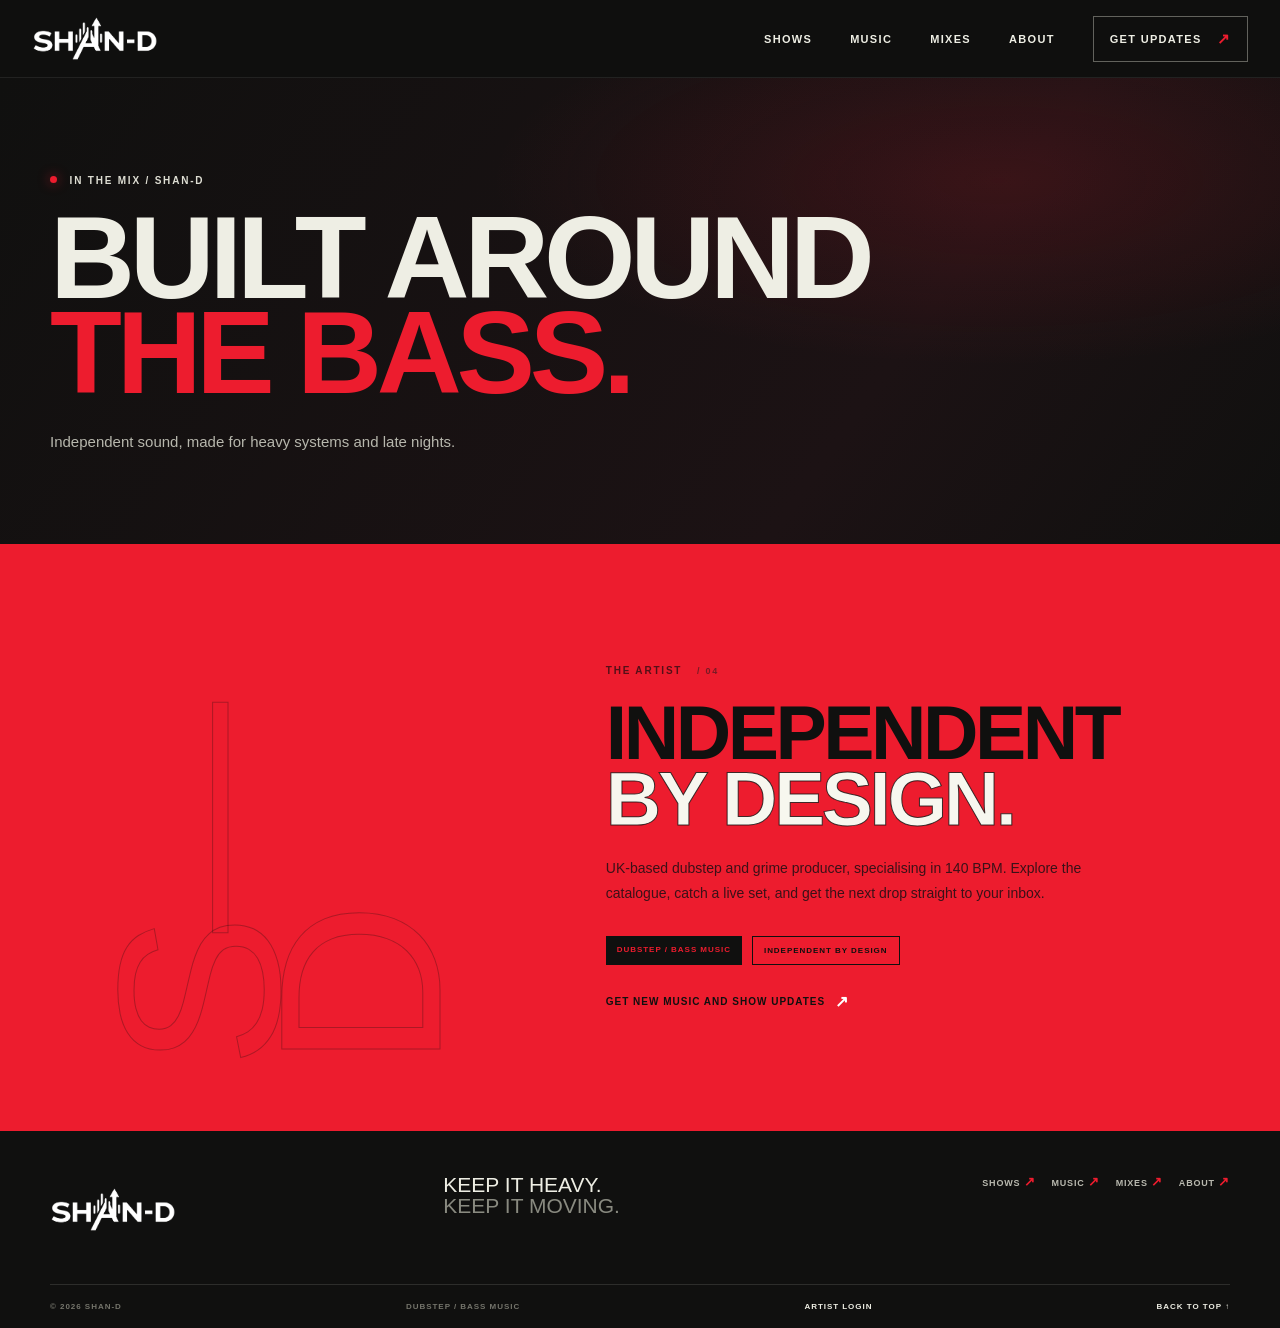
==== about/index.html @ 1dfdf64c "Give Shows Music and About their own pages" ====
<!doctype html>
<html lang="en">
<head>
  <meta charset="utf-8">
  <meta name="viewport" content="width=device-width, initial-scale=1">
  <meta name="theme-color" content="#10100f">
  <meta name="description" content="Learn more about Shan-D, UK-based dubstep and grime producer.">
  <title>About — SHAN-D</title>
  <link rel="stylesheet" href="../assets/style.css">
  <script src="../site-content.js" defer></script>
  <script src="../assets/main.js" defer></script>
</head>
<body class="about-page">
  <a class="skip-link" href="#main">Skip to content</a>
  <header class="site-header">
    <div class="header-inner">
      <a class="wordmark" href="../index.html#top" aria-label="Shan-D home"><img class="wordmark__image" src="../assets/shan-d-logo.png" alt="Shan-D"></a>
      <button class="menu-toggle" type="button" aria-expanded="false" aria-controls="primary-nav"><span class="sr-only">Open navigation</span><span></span><span></span></button>
      <nav class="main-nav" id="primary-nav" aria-label="Main navigation">
        <a href="../shows/">Shows</a><a href="../music/">Music</a><a href="../mixes/">Mixes</a><a href="./" aria-current="page">About</a><a class="nav-cta" href="../index.html#newsletter">Get updates <span aria-hidden="true">↗</span></a>
      </nav>
    </div>
  </header>
  <main id="main">
    <section class="page-hero" id="top" aria-labelledby="page-title">
      <div class="section-wrap">
        <p class="eyebrow"><span class="status-dot"></span> IN THE MIX / SHAN-D</p>
        <h1 id="page-title">Built around<br><em>the bass.</em></h1>
        <p class="page-hero__copy">Independent sound, made for heavy systems and late nights.</p>
      </div>
    </section>
    <section class="section section--about" aria-labelledby="about-title">
      <div class="section-wrap about-layout">
        <div class="about-number" aria-hidden="true">S—D</div>
        <div class="about-content">
          <p class="eyebrow eyebrow--dark">THE ARTIST <span class="heading-mark">/ 04</span></p>
          <h2 id="about-title">Independent<br><em>by design.</em></h2>
          <p class="about-copy" id="about-copy"></p>
          <div class="about-bottom"><span class="about-tag">DUBSTEP / BASS MUSIC</span><span class="about-tag about-tag--outline">INDEPENDENT BY DESIGN</span></div>
          <a class="about-contact" href="../index.html#newsletter">Get new music and show updates <span aria-hidden="true">↗</span></a>
        </div>
      </div>
    </section>
  </main>
  <footer class="site-footer">
    <div class="section-wrap footer-top">
      <a class="wordmark wordmark--footer" href="../index.html#top" aria-label="Shan-D home"><img class="wordmark__image" src="../assets/shan-d-logo.png" alt="Shan-D"></a>
      <p>Keep it heavy.<br><span>Keep it moving.</span></p>
      <div class="footer-utility">
        <nav class="footer-socials footer-pages" aria-label="Website pages"><a href="../shows/">Shows <span aria-hidden="true">↗</span></a><a href="../music/">Music <span aria-hidden="true">↗</span></a><a href="../mixes/">Mixes <span aria-hidden="true">↗</span></a><a href="./" aria-current="page">About <span aria-hidden="true">↗</span></a></nav>
        <div class="footer-socials footer-socials--artist" id="footer-socials" aria-label="Social links"></div>
      </div>
    </div>
    <div class="section-wrap footer-bottom"><span>© <span id="year"></span> SHAN-D</span><span>DUBSTEP / BASS MUSIC</span><a href="../admin/">ARTIST LOGIN</a><a href="#top">BACK TO TOP ↑</a></div>
  </footer>
</body>
</html>
---- assets/style.css ----
@charset "UTF-8";
:root {
  --ink: #10100f; --ink-soft: #1b1c19; --cream: #eeeee4; --paper: #f7f7ef;
  --accent: #ed1c2e; --muted: #9b9b91; --line: rgba(238,238,228,.19);
  --display: Impact, Haettenschweiler, "Arial Narrow Bold", sans-serif;
  --body: Arial, Helvetica, sans-serif;
}
* { box-sizing: border-box; }
html { scroll-behavior: smooth; scroll-padding-top: 5.25rem; }
body { margin: 0; background: var(--ink); color: var(--cream); font-family: var(--body); -webkit-font-smoothing: antialiased; }
body.menu-open { overflow: hidden; }
a { color: inherit; text-decoration: none; }
button, input { font: inherit; }
button, a { -webkit-tap-highlight-color: transparent; }
button:focus-visible, a:focus-visible, input:focus-visible { outline: 2px solid var(--accent); outline-offset: 4px; }
::selection { color: var(--ink); background: var(--accent); }
.sr-only, .skip-link:not(:focus) { position: absolute; width: 1px; height: 1px; padding: 0; margin: -1px; overflow: hidden; clip: rect(0,0,0,0); white-space: nowrap; border: 0; }
.skip-link:focus { position: fixed; z-index: 100; top: 1rem; left: 1rem; padding: .8rem 1rem; color: var(--ink); background: var(--accent); }
.section-wrap { width: min(1180px, calc(100% - 64px)); margin-inline: auto; }
.site-header { position: sticky; z-index: 20; top: 0; height: 78px; background: rgba(16,16,15,.89); border-bottom: 1px solid rgba(255,255,255,.08); backdrop-filter: blur(15px); }
.header-inner { width: min(1320px, calc(100% - 64px)); height: 100%; margin: auto; display: flex; align-items: center; justify-content: space-between; }
.wordmark { display: inline-flex; align-items: center; gap: 10px; font-size: 14px; font-weight: 900; letter-spacing: .1em; }
.wordmark__image { display: block; width: 126px; height: 63px; object-fit: contain; }
.wordmark__glyph { display: grid; place-items: center; width: 30px; height: 30px; border: 1px solid var(--accent); color: var(--accent); font-family: var(--display); font-size: 23px; font-style: italic; line-height: 1; transform: skew(-8deg); }
.wordmark__dash { color: var(--accent); padding-inline: 1px; }
.main-nav { display: flex; align-items: center; gap: 38px; font-size: 11px; font-weight: 700; letter-spacing: .12em; text-transform: uppercase; }
.main-nav a, .footer-socials a { transition: color .2s ease; }
.main-nav a:hover, .footer-socials a:hover { color: var(--accent); }
.main-nav .nav-cta { display: inline-flex; align-items: center; gap: 15px; padding: 13px 16px; border: 1px solid rgba(238,238,228,.37); }
.nav-cta span { color: var(--accent); font-size: 15px; }
.menu-toggle { display: none; }

.hero { min-height: 650px; padding-block: 86px 75px; position: relative; display: grid; grid-template-columns: 1.06fr .94fr; align-items: center; gap: 4%; }
.hero-copy { position: relative; z-index: 2; padding-bottom: 22px; }
.eyebrow { margin: 0 0 22px; color: #deded3; font-size: 10px; line-height: 1.4; font-weight: 800; letter-spacing: .18em; text-transform: uppercase; }
.status-dot { display: inline-block; width: 7px; height: 7px; margin: 0 8px 1px 0; border-radius: 50%; background: var(--accent); box-shadow: 0 0 12px rgba(237,28,46,.65); }
.hero h1, .section h2, .newsletter h2 { margin: 0; font-family: var(--display); font-size: clamp(4.7rem,9.2vw,8.8rem); line-height: .79; letter-spacing: -.045em; font-weight: 900; text-transform: uppercase; }
.hero h1 em, .section h2 em, .newsletter h2 em { color: var(--accent); font-style: normal; }
.hero-intro { max-width: 350px; margin: 30px 0 28px; color: #b7b7ad; font-size: 16px; line-height: 1.65; }
.hero-actions { display: flex; align-items: center; flex-wrap: wrap; gap: 24px; }
.button { display: inline-flex; align-items: center; justify-content: space-between; gap: 30px; min-height: 52px; padding: 0 18px; font-size: 10px; font-weight: 900; letter-spacing: .12em; text-transform: uppercase; transition: background .2s,color .2s,transform .2s; }
.button:hover { transform: translateY(-2px); }
.button--accent { color: var(--ink); background: var(--accent); }
.button--accent:hover { background: #ff727b; }
.button--accent span { font-size: 17px; }
.text-link { display: inline-flex; align-items: center; gap: 12px; padding-block: 10px; color: var(--cream); font-size: 10px; font-weight: 800; letter-spacing: .13em; text-transform: uppercase; }
.text-link span { color: var(--accent); font-size: 15px; transition: transform .2s; }
.text-link:hover span { transform: translate(3px,3px); }
.hero-caption { display: flex; align-items: center; gap: 14px; margin-top: 76px; color: #74746c; font-size: 8px; font-weight: 800; letter-spacing: .16em; }
.caption-rule { width: 45px; height: 1px; background: var(--accent); }
.hero-art { min-height: 440px; width: 100%; position: relative; isolation: isolate; overflow: hidden; background: radial-gradient(ellipse at 50% 42%,#2a191b 0,#191416 42%,#100c0d 74%); border: 1px solid rgba(238,238,228,.14); }
.hero-art::before { position: absolute; z-index: -1; inset: 0; content: ""; background: linear-gradient(135deg,transparent 40%,rgba(237,28,46,.07) 40.2%,transparent 40.6%),linear-gradient(45deg,transparent 59%,rgba(238,238,228,.09) 59.2%,transparent 59.5%); }
.hero-art__grain { position: absolute; inset: 0; z-index: 2; pointer-events: none; opacity: .12; background-image: url("data:image/svg+xml,%3Csvg viewBox='0 0 180 180' xmlns='http://www.w3.org/2000/svg'%3E%3Cfilter id='n'%3E%3CfeTurbulence type='fractalNoise' baseFrequency='.82' numOctaves='3' stitchTiles='stitch'/%3E%3C/filter%3E%3Crect width='100%25' height='100%25' filter='url(%23n)' opacity='.25'/%3E%3C/svg%3E"); mix-blend-mode: screen; }
.hero-art__disc { position: absolute; top: 50%; left: 52%; width: min(76%,380px); aspect-ratio: 1; border-radius: 50%; transform: translate(-50%,-50%); background: repeating-radial-gradient(circle at center,transparent 0 18px,rgba(238,238,228,.12) 19px,transparent 20px 28px),radial-gradient(circle at 50% 50%,#251719 0 15%,#ee3042 15.2% 16%,#241417 16.2% 44%,#1a1113 44.2% 45%,#241518 45.3% 68%,#100c0d 68.3%); box-shadow: 0 0 60px rgba(0,0,0,.5),inset 0 0 35px rgba(0,0,0,.6); }
.hero-art__disc::after { position: absolute; top: 50%; left: 50%; width: 12px; height: 12px; content: ""; border-radius: 50%; background: var(--accent); transform: translate(-50%,-50%); box-shadow: 0 0 18px var(--accent); }
.hero-art__disc-center { position: absolute; inset: 46%; border: 1px solid rgba(238,238,228,.3); border-radius: 50%; }
.hero-art__orbit { position: absolute; top: 50%; left: 52%; z-index: -1; aspect-ratio: 1; border: 1px solid rgba(237,28,46,.2); border-radius: 50%; transform: translate(-50%,-50%); }
.hero-art__orbit--one { width: 98%; }
.hero-art__orbit--two { width: 112%; border-color: rgba(238,238,228,.1); }
.hero-wave { position: absolute; z-index: 3; inset: 40% 0 auto; width: 100%; height: 110px; overflow: visible; }
.hero-wave path { fill: none; stroke: var(--accent); stroke-width: 2; vector-effect: non-scaling-stroke; filter: drop-shadow(0 0 8px rgba(237,28,46,.65)); animation: wave-drift 5s ease-in-out infinite alternate; }
.hero-sticker { position: absolute; z-index: 4; display: grid; place-content: center; width: 83px; height: 83px; border-radius: 50%; background: var(--accent); color: var(--ink); font-family: var(--display); font-size: 18px; line-height: .85; text-align: center; transform: rotate(-12deg); }
.hero-sticker--top { top: 12%; right: 12%; }
.hero-sticker--bottom { bottom: 8%; left: 10%; width: 90px; height: 90px; color: var(--cream); background: var(--ink); border: 1px solid var(--accent); transform: rotate(8deg); }
.hero-sticker--bottom span { margin-top: 6px; color: var(--accent); font: 700 7px var(--body); letter-spacing: .12em; }
.art-cross { position: absolute; color: var(--accent); font-size: 24px; font-weight: 200; }
.art-cross--one { top: 20%; left: 11%; }
.art-cross--two { right: 16%; bottom: 20%; color: var(--cream); }
.hero-index { position: absolute; right: -31px; bottom: 46px; display: flex; align-items: center; gap: 7px; color: #77776e; font-size: 8px; font-weight: 800; letter-spacing: .08em; writing-mode: vertical-rl; }
.hero-index i { width: 1px; height: 48px; background: var(--accent); }
@keyframes wave-drift { from { transform: translateY(-5px) scaleY(.94); } to { transform: translateY(5px) scaleY(1.04); } }

.home-explore { color: var(--ink); background: var(--paper); }
.home-explore h2 em { color: #d51e31; }
.home-link-grid { display: grid; grid-template-columns: repeat(4,1fr); gap: 14px; }
.home-link-card { min-height: 220px; display: flex; flex-direction: column; align-items: flex-start; justify-content: space-between; padding: 22px; background: #fff; border-top: 4px solid var(--accent); box-shadow: 0 14px 38px rgba(17,20,8,.06); transition: transform .25s ease,box-shadow .25s ease; }
.home-link-card:hover { transform: translateY(-5px); box-shadow: 0 18px 42px rgba(20,0,2,.12); }
.home-link-card > span { color: #77786e; font-size: 9px; font-weight: 900; letter-spacing: .14em; }
.home-link-card h3 { margin: 26px 0; font-family: var(--display); font-size: clamp(1.4rem,2.2vw,2rem); line-height: .95; text-transform: uppercase; }
.home-link-card b { width: 100%; display: flex; align-items: center; justify-content: space-between; padding-top: 12px; color: #51524b; border-top: 1px solid #deded6; font-size: 8px; letter-spacing: .12em; }
.home-link-card i { color: #c8182b; font-size: 15px; font-style: normal; }

.page-hero { padding-block: 96px 78px; background: radial-gradient(ellipse at 78% 22%,rgba(237,28,46,.14),transparent 36%),linear-gradient(125deg,#10100f,#1c1214 68%,#10100f); }
.page-hero h1 { margin: 0; font-family: var(--display); font-size: clamp(4.7rem,9.2vw,8rem); line-height: .81; letter-spacing: -.045em; text-transform: uppercase; }
.page-hero h1 em { color: var(--accent); font-style: normal; }
.page-hero__copy { max-width: 470px; margin: 28px 0 12px; color: #b7b7ad; font-size: 15px; line-height: 1.7; }

.ticker { overflow: hidden; padding: 17px 0; color: var(--ink); background: var(--accent); transform: rotate(-1deg) scale(1.02); }
.ticker-track { width: max-content; display: flex; align-items: center; gap: 28px; animation: ticker-slide 30s linear infinite; font-family: var(--display); font-size: 17px; letter-spacing: .06em; white-space: nowrap; }
.ticker-track b { font-family: var(--body); font-size: 12px; }
@keyframes ticker-slide { to { transform: translateX(-30%); } }

.section { padding-block: 116px; }
.section--music { color: var(--ink); background: var(--paper); }
.section-heading { display: flex; align-items: end; justify-content: space-between; gap: 32px; margin-bottom: 54px; }
.eyebrow--dark { color: #5f6057; }
.heading-mark { margin-left: 10px; color: #8b8c82; font-size: 9px; }
.section h2, .newsletter h2 { font-size: clamp(3.8rem,6vw,6rem); line-height: .85; }
.section--music h2 em, .section--about h2 em { color: #d51e31; }
.section-note { max-width: 230px; margin: 0 0 4px; color: #66675f; font-size: 13px; line-height: 1.7; }
.music-grid { display: grid; grid-template-columns: repeat(3,1fr); gap: 20px; }
.release-card { min-width: 0; background: #fff; box-shadow: 0 12px 42px rgba(17,20,8,.06); transition: transform .35s ease,box-shadow .35s ease; }
.release-card:hover { transform: translateY(-6px); box-shadow: 0 18px 46px rgba(20,0,2,.12); }
.release-art { position: relative; display: flex; align-items: end; min-height: 285px; overflow: hidden; isolation: isolate; padding: 18px; color: white; }
.release-art::before, .release-art::after { position: absolute; z-index: -1; inset: 0; content: ""; }
.release-art::before { opacity: .9; background: linear-gradient(140deg,rgba(0,0,0,.12),transparent 44%,rgba(0,0,0,.32)); }
.release-art--acid { background: radial-gradient(circle at 68% 40%,#ff5664 0 4%,transparent 4.5%),repeating-radial-gradient(circle at 68% 40%,transparent 0 18px,rgba(20,24,12,.34) 19px 20px,transparent 21px 30px),linear-gradient(145deg,#bf1223,#21070b 80%); }
.release-art--violet { background: radial-gradient(ellipse at 38% 48%,#ff5263 0 1%,transparent 1.5%),repeating-linear-gradient(90deg,transparent 0 17px,rgba(255,255,255,.13) 18px 19px),linear-gradient(140deg,#60131b,#130a0c 80%); }
.release-art--orange { background: radial-gradient(circle at 64% 44%,#ff4754 0 13%,transparent 13.3%),repeating-radial-gradient(circle at 64% 44%,transparent 0 22px,rgba(38,17,8,.4) 23px 24px,transparent 25px 35px),linear-gradient(140deg,#b90e1b,#24080c 78%); }
.release-art--blue { background: repeating-linear-gradient(0deg,transparent 0 15px,rgba(255,255,255,.15) 16px 17px),linear-gradient(145deg,#68121c,#1c0c10); }
.release-art--mono { background: repeating-conic-gradient(from 0deg at 50% 50%,#444 0 8deg,#111 8deg 16deg); }
.release-art img { position: absolute; z-index: -2; inset: 0; width: 100%; height: 100%; object-fit: cover; }
.cover-lines { position: absolute; inset: -40% 20% -40% 36%; border-inline: 1px solid rgba(255,255,255,.3); transform: rotate(34deg); }
.cover-lines::before, .cover-lines::after { position: absolute; inset: 0 20%; content: ""; border-inline: inherit; transform: translateX(-30px); }
.cover-lines::after { transform: translateX(30px); }
.cover-orbit { position: absolute; top: 11%; right: 11%; width: 57%; aspect-ratio: 1; border: 1px solid rgba(255,255,255,.35); border-radius: 50%; box-shadow: 0 0 0 13px rgba(255,255,255,.035),0 0 0 27px rgba(255,255,255,.035); }
.cover-index { position: absolute; top: 18px; left: 18px; color: rgba(255,255,255,.8); font-size: 8px; font-weight: 800; letter-spacing: .15em; }
.release-badge { position: absolute; top: 14px; right: 14px; padding: 6px 8px; color: var(--ink); background: var(--accent); font-size: 8px; font-weight: 900; letter-spacing: .1em; }
.release-art__type { max-width: 90%; color: rgba(255,255,255,.8); font-size: 8px; font-weight: 900; letter-spacing: .14em; }
.release-info { padding: 22px 20px 18px; }
.release-info__top { display: flex; align-items: start; justify-content: space-between; gap: 12px; }
.release-type { margin: 0 0 8px; color: #77786e; font-size: 8px; font-weight: 800; letter-spacing: .12em; }
.release-info h3 { max-width: 220px; margin: 0; font-family: var(--display); font-size: 25px; line-height: 1; letter-spacing: .005em; text-transform: uppercase; }
.release-price { padding-top: 1px; color: #62635a; font-size: 10px; font-weight: 800; white-space: nowrap; }
.release-description { min-height: 38px; margin: 13px 0 18px; color: #76776e; font-size: 11px; line-height: 1.6; }
.listen-link { width: 100%; display: flex; align-items: center; justify-content: space-between; margin: 0 0 12px; padding: 0 0 10px; color: #66675f; background: transparent; border: 0; border-bottom: 1px solid #ddd; font-size: 8px; font-weight: 900; letter-spacing: .13em; cursor: pointer; }
.listen-link span { color: var(--accent); font-size: 12px; }
.listen-link:hover { color: var(--accent); }
.bandcamp-preview { margin: 0 0 14px; overflow: hidden; background: var(--ink); border: 1px solid rgba(238,238,228,.14); }
.bandcamp-preview iframe { display: block; width: 100%; height: 145px; border: 0; background: var(--ink); }
.bandcamp-preview[hidden] { display: none; }
.buy-link { width: 100%; display: flex; align-items: center; justify-content: space-between; padding: 12px 0 0; color: var(--ink); background: transparent; border: 0; border-top: 1px solid #ddd; font-size: 9px; font-weight: 900; letter-spacing: .14em; cursor: pointer; }
.buy-link span { color: #c8182b; font-size: 15px; }
.buy-link:hover { color: #a20f1d; }
.buy-link--disabled { color: #99998f; cursor: not-allowed; }
.buy-link--disabled span { color: #99998f; }
.shop-footnote { display: flex; align-items: center; gap: 12px; margin-top: 32px; color: #73746b; font-size: 10px; font-weight: 800; letter-spacing: .1em; text-transform: uppercase; }
.shop-footnote__mark { color: #c8182b; font-size: 18px; }

.section--shows { position: relative; background: #181113; }
.section--shows::before { position: absolute; top: 0; right: 0; width: 47%; height: 100%; content: ""; background: repeating-linear-gradient(135deg,transparent 0 49px,rgba(237,28,46,.03) 50px 51px); mask-image: linear-gradient(90deg,transparent,black); pointer-events: none; }
.section--shows .section-note { color: #aaa99f; }
.shows-layout { position: relative; display: grid; grid-template-columns: .78fr 1.22fr; gap: 9%; }
.shows-intro h2 { margin-bottom: 26px; }
.shows-intro > p:not(.eyebrow) { max-width: 280px; margin: 0 0 23px; color: #aaa99f; font-size: 13px; line-height: 1.7; }
.text-link--light { margin-top: 7px; }
.shows-list { align-self: center; border-top: 1px solid var(--line); }
.show-row { min-height: 105px; display: grid; grid-template-columns: 112px 1fr auto; align-items: center; gap: 18px; padding: 17px 0; border-bottom: 1px solid var(--line); }
.show-date { color: var(--accent); font-size: 10px; font-weight: 900; letter-spacing: .12em; }
.show-details h3 { margin: 0 0 7px; font-family: var(--display); font-size: 23px; line-height: 1; text-transform: uppercase; }
.show-details h3 span { padding-inline: 4px; color: #85867c; font-family: var(--body); font-size: 12px; }
.show-details p { margin: 0; color: #85867c; font-size: 8px; font-weight: 800; letter-spacing: .14em; }
.show-ticket { min-width: 88px; display: inline-flex; align-items: center; justify-content: space-between; gap: 10px; padding: 10px 0; color: var(--cream); font-size: 8px; font-weight: 900; letter-spacing: .12em; }
.show-ticket span { color: var(--accent); font-size: 14px; }
.show-ticket:hover { color: var(--accent); }
.show-ticket--tba { color: #76776f; cursor: default; }
.empty-state { display: grid; align-content: center; }
.empty-state__symbol { color: var(--accent); font-family: var(--display); font-size: 47px; line-height: 1; }
.empty-state--shows { min-height: 190px; padding: 22px 0; }
.empty-state--shows p { max-width: 370px; margin: 9px 0 12px; color: #aaa99f; font-size: 13px; line-height: 1.7; }
.empty-state--shows a { width: max-content; display: flex; gap: 11px; color: var(--accent); font-size: 9px; font-weight: 900; letter-spacing: .1em; text-transform: uppercase; }
.empty-state--music { grid-column: 1/-1; min-height: 190px; padding: 24px; color: #77786f; background: #fff; }
.empty-state--music p { margin: 10px 0 0; font-size: 13px; }

.section--about { padding-block: 120px; color: var(--ink); background: var(--accent); }
.about-layout { display: grid; grid-template-columns: .85fr 1.15fr; gap: 8%; align-items: center; }
.about-number { color: transparent; font-family: var(--display); font-size: clamp(8rem,18vw,17rem); line-height: .7; letter-spacing: -.08em; -webkit-text-stroke: 1px rgba(16,16,15,.29); transform: rotate(-90deg); }
.section--about .eyebrow { color: #541018; }
.section--about .heading-mark { color: #781b25; }
.section--about h2 em { color: #f7f7ef; -webkit-text-stroke: 1px rgba(16,16,15,.8); }
.about-copy { max-width: 540px; margin: 25px 0 30px; color: #3b1118; font-size: 14px; line-height: 1.8; }
.about-bottom { display: flex; flex-wrap: wrap; gap: 10px; }
.about-tag { display: inline-block; padding: 9px 11px; color: var(--accent); background: var(--ink); font-size: 8px; font-weight: 900; letter-spacing: .12em; }
.about-tag--outline { color: var(--ink); background: transparent; border: 1px solid var(--ink); }
.about-contact { display: inline-flex; align-items: center; gap: 10px; margin-top: 27px; color: var(--ink); font-size: 10px; font-weight: 900; letter-spacing: .1em; text-transform: uppercase; }
.about-contact span { color: #fff; font-size: 16px; }
.about-contact:hover { color: #fff; }

.newsletter { position: relative; overflow: hidden; padding-block: 103px 100px; background: #1c1012; }
.newsletter-noise { position: absolute; top: -150px; right: -130px; width: 620px; height: 620px; border: 1px solid rgba(237,28,46,.13); border-radius: 50%; box-shadow: 0 0 0 45px rgba(237,28,46,.025),0 0 0 90px rgba(237,28,46,.025),0 0 0 135px rgba(237,28,46,.02); }
.newsletter-layout { position: relative; display: grid; grid-template-columns: 1fr .8fr; gap: 8%; align-items: end; }
.newsletter h2 { font-size: clamp(3.8rem,6.3vw,6.2rem); }
.newsletter-copy { max-width: 330px; margin: 23px 0 0; color: #b3b4a8; font-size: 13px; line-height: 1.7; }
.newsletter-form { display: flex; min-height: 59px; border-bottom: 1px solid rgba(238,238,228,.55); }
.newsletter-form input { min-width: 0; flex: 1; padding: 0 8px; color: var(--cream); background: transparent; border: 0; outline: 0; font-size: 13px; }
.newsletter-form input::placeholder { color: #9b9c91; }
.newsletter-form button { display: flex; align-items: center; gap: 26px; padding: 0 8px 0 18px; color: var(--accent); background: transparent; border: 0; font-size: 9px; font-weight: 900; letter-spacing: .13em; cursor: pointer; }
.newsletter-form button:hover { color: #ff8a91; }
.newsletter-form button b { font-size: 18px; font-weight: 400; }
.form-note, .form-error { margin: 13px 0 0; color: #96988b; font-size: 10px; line-height: 1.6; }
.form-error { color: var(--accent); }

.site-footer { padding-top: 43px; background: #10100f; }
.footer-top { display: grid; grid-template-columns: 1fr 1fr 1fr; align-items: start; padding-bottom: 43px; }
.wordmark--footer { margin-top: 4px; }
.footer-top > p { margin: 0; color: var(--cream); font-family: var(--display); font-size: 21px; line-height: 1; text-transform: uppercase; }
.footer-top > p span { color: #898a80; }
.footer-utility { display: grid; justify-items: end; gap: 17px; }
.footer-socials { display: flex; justify-content: end; flex-wrap: wrap; gap: 15px; }
.footer-socials a { color: #b9b9af; font-size: 9px; font-weight: 800; letter-spacing: .09em; text-transform: uppercase; }
.footer-socials a span { color: var(--accent); font-size: 13px; }
.footer-bottom { display: flex; justify-content: space-between; gap: 15px; padding-block: 17px; color: #74746b; border-top: 1px solid rgba(238,238,228,.13); font-size: 8px; font-weight: 800; letter-spacing: .12em; }
.footer-bottom a { color: var(--cream); }
.footer-bottom a:hover { color: var(--accent); }
.reveal { opacity: 0; transform: translateY(15px); transition: opacity .6s ease,transform .6s ease; }
.reveal.is-visible { opacity: 1; transform: translateY(0); }
@media (min-width: 1400px) { .hero { min-height: 710px; } }
@media (max-width: 900px) {
  .hero { min-height: auto; grid-template-columns: 1fr .9fr; gap: 3%; padding-block: 75px 68px; }
  .hero h1 { font-size: clamp(4.4rem,10vw,7.1rem); }
  .hero-art { min-height: 390px; }
  .hero-caption { margin-top: 54px; }
  .release-art { min-height: 230px; }
  .shows-layout { gap: 5%; }
  .home-link-grid { grid-template-columns: repeat(2,1fr); }
  .home-link-card { min-height: 200px; }
}
@media (max-width: 700px) {
  html { scroll-padding-top: 4.5rem; }
  .section-wrap, .header-inner { width: min(calc(100% - 40px),520px); }
  .site-header { height: 67px; }
  .menu-toggle { position: relative; z-index: 22; width: 42px; height: 42px; display: grid; place-content: center; gap: 6px; background: transparent; border: 1px solid rgba(238,238,228,.29); cursor: pointer; }
  .menu-toggle span:not(.sr-only) { display: block; width: 17px; height: 1px; background: var(--cream); transition: transform .2s; }
  .menu-toggle[aria-expanded="true"] span:nth-last-child(2) { transform: translateY(3.5px) rotate(45deg); }
  .menu-toggle[aria-expanded="true"] span:last-child { transform: translateY(-3.5px) rotate(-45deg); }
  .main-nav { position: fixed; inset: 0; display: flex; flex-direction: column; align-items: flex-start; justify-content: center; gap: 23px; padding: 25px 10vw; background: rgba(16,16,15,.98); font-family: var(--display); font-size: 38px; letter-spacing: -.02em; opacity: 0; visibility: hidden; transform: translateY(-8px); transition: opacity .2s,transform .2s,visibility .2s; }
  .main-nav.is-open { opacity: 1; visibility: visible; transform: translateY(0); }
  .main-nav .nav-cta { margin-top: 8px; font-family: var(--body); font-size: 10px; letter-spacing: .12em; }
  .hero { grid-template-columns: 1fr; gap: 42px; padding-block: 64px 48px; }
  .hero h1 { font-size: clamp(4.8rem,18vw,7.3rem); }
  .hero-intro { max-width: 300px; margin-top: 24px; font-size: 14px; }
  .hero-caption { margin-top: 40px; }
  .hero-art { min-height: min(95vw,440px); }
  .hero-art__disc { width: 75%; }
  .hero-wave { height: 90px; }
  .hero-index { display: none; }
  .ticker { padding-block: 14px; }
  .ticker-track { gap: 20px; font-size: 14px; }
  .section { padding-block: 78px; }
  .section-heading { align-items: start; flex-direction: column; gap: 19px; margin-bottom: 35px; }
  .section h2, .newsletter h2 { font-size: clamp(3.7rem,14vw,5.5rem); }
  .section-note { max-width: 290px; margin: 0; }
  .music-grid { grid-template-columns: 1fr; gap: 16px; }
  .release-card { display: grid; grid-template-columns: .82fr 1fr; }
  .release-card.is-playing { grid-template-columns: 1fr; }
  .release-art { min-height: 236px; }
  .release-info { display: flex; flex-direction: column; justify-content: center; padding: 17px 14px; }
  .release-info h3 { font-size: 21px; }
  .release-price { font-size: 9px; }
  .release-description { min-height: 0; margin-block: 12px; font-size: 10px; }
  .buy-link { font-size: 8px; }
  .shows-layout { grid-template-columns: 1fr; gap: 42px; }
  .shows-intro h2 { margin-bottom: 19px; }
  .show-row { grid-template-columns: 80px 1fr; gap: 8px 14px; min-height: 96px; }
  .show-ticket { grid-column: 2; justify-self: start; margin-top: -4px; padding-block: 2px; }
  .show-details h3 { font-size: 20px; }
  .section--about { padding-block: 78px; }
  .about-layout { grid-template-columns: 1fr; gap: 12px; }
  .about-number { display: none; }
  .about-copy { margin-block: 20px 25px; font-size: 13px; }
  .about-bottom { gap: 7px; }
  .about-tag { font-size: 7px; }
  .newsletter { padding-block: 76px; }
  .newsletter-layout { grid-template-columns: 1fr; gap: 40px; }
  .newsletter-form { min-height: 54px; }
  .newsletter-form button { gap: 12px; padding-left: 10px; font-size: 8px; }
  .footer-top { grid-template-columns: 1fr 1fr; gap: 28px 18px; }
  .footer-top > p { justify-self: end; font-size: 17px; }
  .footer-socials { grid-column: 1/-1; justify-content: start; }
  .footer-utility { grid-column: 1/-1; justify-items: start; gap: 14px; }
  .footer-utility .footer-pages, .footer-utility .footer-socials--artist { grid-column: auto; justify-content: start; }
  .footer-bottom { flex-wrap: wrap; font-size: 7px; }
}
@media (max-width: 380px) {
  .section-wrap, .header-inner { width: calc(100% - 32px); }
  .release-card { grid-template-columns: .7fr 1fr; }
  .release-art { min-height: 210px; padding: 11px; }
  .release-info { padding-inline: 11px; }
  .release-info h3 { font-size: 18px; }
  .release-type { font-size: 7px; }
  .release-price { font-size: 8px; }
}
@media (prefers-reduced-motion: reduce) {
  *,*::before,*::after { scroll-behavior: auto !important; animation-duration: .01ms !important; animation-iteration-count: 1 !important; transition-duration: .01ms !important; }
  .reveal { opacity: 1; transform: none; }
}

.mixes-hero { padding-block: 96px 78px; background: radial-gradient(ellipse at 78% 22%,rgba(237,28,46,.14),transparent 36%),linear-gradient(125deg,#10100f,#1c1214 68%,#10100f); }
.mixes-hero h1 { margin: 0; font-family: var(--display); font-size: clamp(4.7rem,9.2vw,8rem); line-height: .81; letter-spacing: -.045em; text-transform: uppercase; }
.mixes-hero h1 em { color: var(--accent); font-style: normal; }
.mixes-hero__copy { max-width: 420px; margin: 28px 0 12px; color: #b7b7ad; font-size: 15px; line-height: 1.7; }
.mixes-library { padding-block: 94px 120px; color: var(--ink); background: var(--paper); }
.mixes-library .section-heading { margin-bottom: 48px; }
.mixes-library h2 { margin: 0; font-family: var(--display); font-size: clamp(3.8rem,6vw,6rem); line-height: .85; letter-spacing: -.035em; text-transform: uppercase; }
.mixes-library h2 em { color: #d51e31; font-style: normal; }
.mixes-grid { display: grid; grid-template-columns: repeat(auto-fit,minmax(min(100%,420px),1fr)); gap: 22px; }
.mix-card { min-width: 0; padding: 24px; color: var(--ink); background: #fff; border-top: 4px solid var(--accent); box-shadow: 0 18px 40px rgba(0,0,0,.08); }
.mix-card__eyebrow { margin: 0 0 11px; color: #8f1220; font-size: 9px; font-weight: 900; letter-spacing: .15em; text-transform: uppercase; }
.mix-card h3 { margin: 0; font-family: var(--display); font-size: clamp(1.7rem,3vw,2.4rem); line-height: .96; text-transform: uppercase; }
.mix-card__note { margin: 13px 0 20px; color: #65665e; font-size: 13px; line-height: 1.65; }
.mix-card__player { display: block; width: 100%; height: 166px; border: 0; background: #f7f7ef; }
.mix-card__link { display: flex; align-items: center; justify-content: space-between; gap: 12px; margin-top: 13px; padding-top: 12px; color: #20201d; border-top: 1px solid #deded6; font-size: 9px; font-weight: 900; letter-spacing: .14em; }
.mix-card__link span { color: #c8182b; font-size: 15px; }
.mix-card__link:hover { color: #a20f1d; }
.mix-empty { min-height: 190px; display: grid; align-content: center; padding: 26px; background: #fff; border: 1px solid #d8d8cf; }
.mix-empty__mark { color: #c8182b; font-family: var(--display); font-size: 42px; line-height: 1; }
.mix-empty h3 { margin: 10px 0 0; font-family: var(--display); font-size: 25px; text-transform: uppercase; }
.mix-empty p { margin: 8px 0 0; color: #65665e; font-size: 13px; line-height: 1.6; }
.footer-pages { gap: 16px; }
@media (max-width: 700px) {
  .page-hero { padding-block: 72px 58px; }
  .page-hero h1 { font-size: clamp(4.3rem,18vw,7rem); }
  .page-hero__copy { max-width: 330px; margin-top: 24px; font-size: 14px; }
  .home-link-card { min-height: 180px; padding: 17px; }
  .home-link-card h3 { font-size: clamp(1.4rem,6vw,1.8rem); }
  .mixes-hero { padding-block: 72px 58px; }
  .mixes-hero h1 { font-size: clamp(4.3rem,18vw,7rem); }
  .mixes-library { padding-block: 76px; }
  .mixes-library .section-heading { margin-bottom: 34px; }
  .mixes-library h2 { font-size: clamp(3.5rem,14vw,5.2rem); }
  .mix-card { padding: 18px; }
  .mix-card__player { height: 166px; }
  .footer-pages { grid-column: 1/-1; justify-content: start; }
}
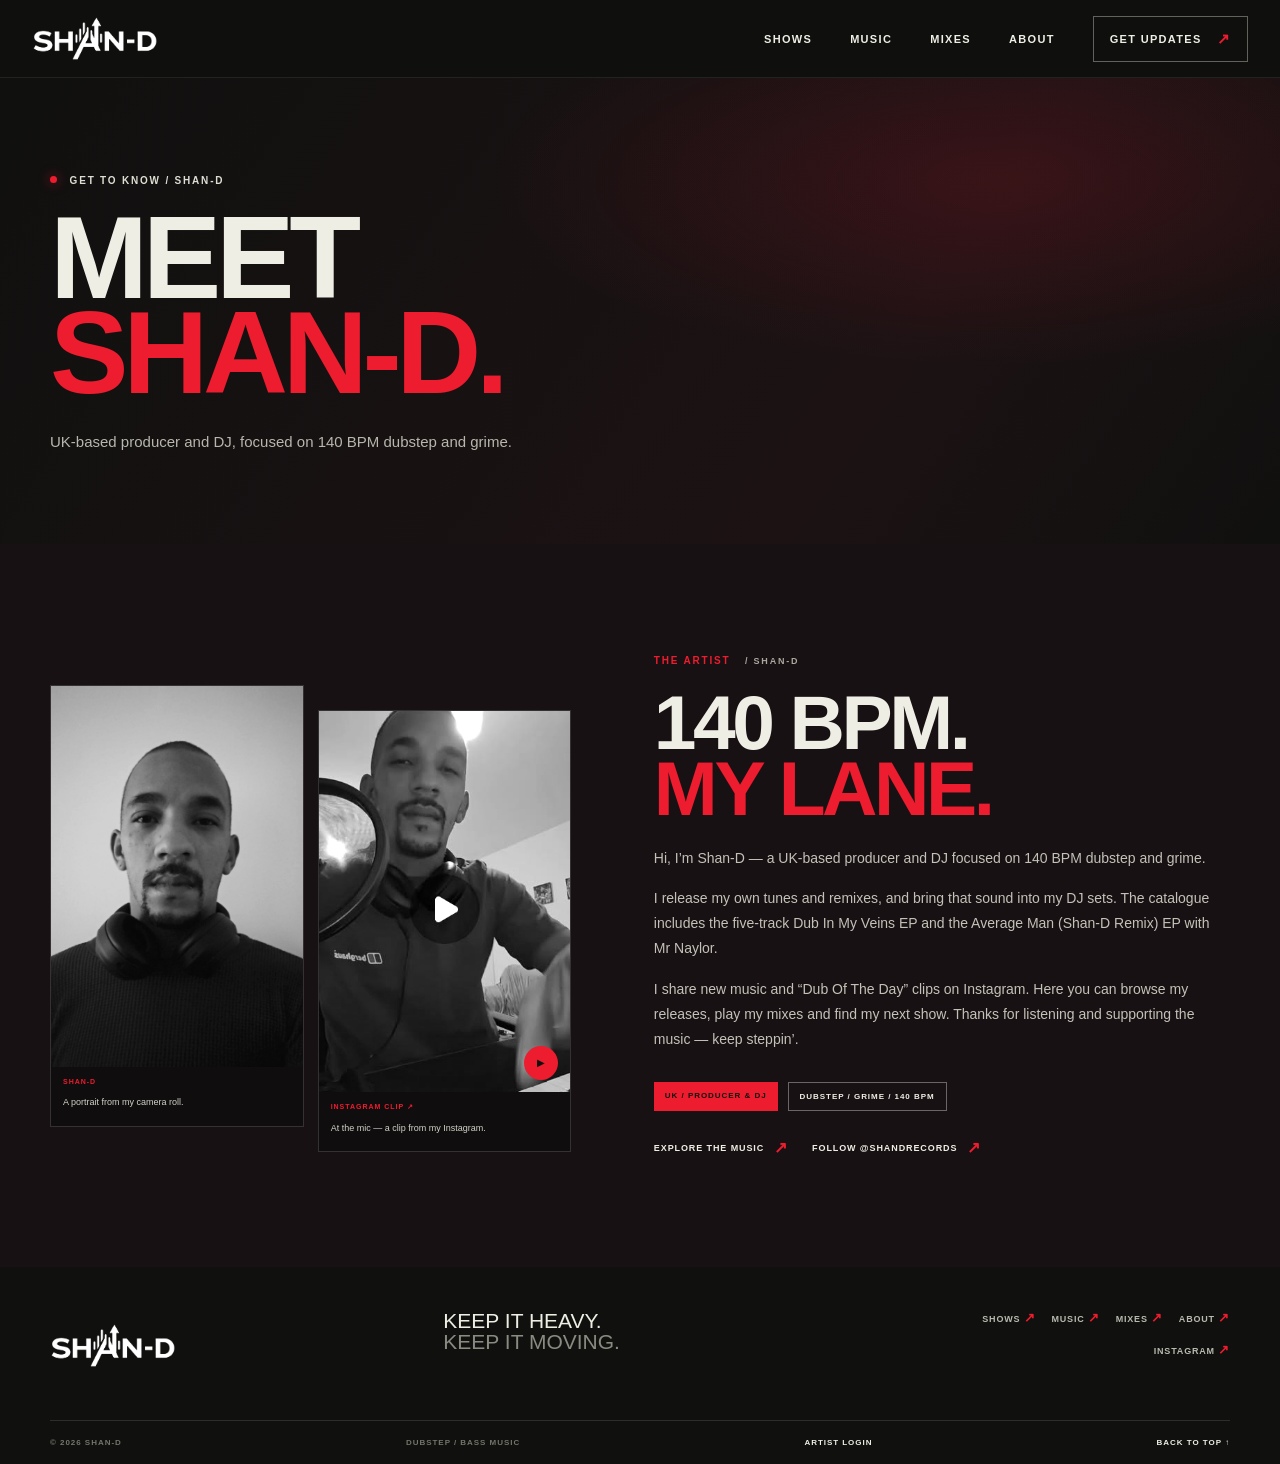
==== commit 83a256c4: "Personalize Shan-D artist page" ====
--- a/about/index.html
+++ b/about/index.html
@@ -4,7 +4,7 @@
   <meta charset="utf-8">
   <meta name="viewport" content="width=device-width, initial-scale=1">
   <meta name="theme-color" content="#10100f">
-  <meta name="description" content="Learn more about Shan-D, UK-based dubstep and grime producer.">
+  <meta name="description" content="Meet Shan-D: UK-based producer and DJ specialising in 140 BPM dubstep and grime.">
   <title>About — SHAN-D</title>
   <link rel="stylesheet" href="../assets/style.css">
   <script src="../site-content.js" defer></script>
@@ -24,20 +24,23 @@
   <main id="main">
     <section class="page-hero" id="top" aria-labelledby="page-title">
       <div class="section-wrap">
-        <p class="eyebrow"><span class="status-dot"></span> IN THE MIX / SHAN-D</p>
-        <h1 id="page-title">Built around<br><em>the bass.</em></h1>
-        <p class="page-hero__copy">Independent sound, made for heavy systems and late nights.</p>
+        <p class="eyebrow"><span class="status-dot"></span> GET TO KNOW / SHAN-D</p>
+        <h1 id="page-title">MEET<br><em>SHAN-D.</em></h1>
+        <p class="page-hero__copy">UK-based producer and DJ, focused on 140 BPM dubstep and grime.</p>
       </div>
     </section>
     <section class="section section--about" aria-labelledby="about-title">
       <div class="section-wrap about-layout">
-        <div class="about-number" aria-hidden="true">S—D</div>
+        <div class="about-gallery" id="about-gallery" aria-label="Photos of Shan-D"></div>
         <div class="about-content">
-          <p class="eyebrow eyebrow--dark">THE ARTIST <span class="heading-mark">/ 04</span></p>
-          <h2 id="about-title">Independent<br><em>by design.</em></h2>
-          <p class="about-copy" id="about-copy"></p>
-          <div class="about-bottom"><span class="about-tag">DUBSTEP / BASS MUSIC</span><span class="about-tag about-tag--outline">INDEPENDENT BY DESIGN</span></div>
-          <a class="about-contact" href="../index.html#newsletter">Get new music and show updates <span aria-hidden="true">↗</span></a>
+          <p class="eyebrow">THE ARTIST <span class="heading-mark">/ SHAN-D</span></p>
+          <h2 id="about-title">140 BPM.<br><em>My lane.</em></h2>
+          <div class="about-copy" id="about-copy"></div>
+          <div class="about-bottom"><span class="about-tag">UK / PRODUCER &amp; DJ</span><span class="about-tag about-tag--outline">DUBSTEP / GRIME / 140 BPM</span></div>
+          <div class="about-actions">
+            <a class="about-contact" href="../music/">Explore the music <span aria-hidden="true">↗</span></a>
+            <a class="about-contact" href="https://www.instagram.com/shandrecords/" target="_blank" rel="noopener noreferrer">Follow @shandrecords <span aria-hidden="true">↗</span></a>
+          </div>
         </div>
       </div>
     </section>
--- a/assets/style.css
+++ b/assets/style.css
@@ -162,19 +162,33 @@
 .empty-state--music { grid-column: 1/-1; min-height: 190px; padding: 24px; color: #77786f; background: #fff; }
 .empty-state--music p { margin: 10px 0 0; font-size: 13px; }
 
-.section--about { padding-block: 120px; color: var(--ink); background: var(--accent); }
-.about-layout { display: grid; grid-template-columns: .85fr 1.15fr; gap: 8%; align-items: center; }
-.about-number { color: transparent; font-family: var(--display); font-size: clamp(8rem,18vw,17rem); line-height: .7; letter-spacing: -.08em; -webkit-text-stroke: 1px rgba(16,16,15,.29); transform: rotate(-90deg); }
-.section--about .eyebrow { color: #541018; }
-.section--about .heading-mark { color: #781b25; }
-.section--about h2 em { color: #f7f7ef; -webkit-text-stroke: 1px rgba(16,16,15,.8); }
-.about-copy { max-width: 540px; margin: 25px 0 30px; color: #3b1118; font-size: 14px; line-height: 1.8; }
+.section--about { padding-block: 110px; color: var(--cream); background: #181113; }
+.about-layout { display: grid; grid-template-columns: .95fr 1.05fr; gap: 7%; align-items: center; }
+.about-gallery { display: grid; grid-template-columns: repeat(2,minmax(0,1fr)); align-items: center; gap: 14px; }
+.about-gallery[hidden] { display: none; }
+.about-photo { min-width: 0; margin: 0; overflow: hidden; background: #100d0e; border: 1px solid rgba(238,238,228,.16); }
+.about-photo:nth-child(2) { margin-top: 50px; }
+.about-photo__image { position: relative; display: block; aspect-ratio: .66; overflow: hidden; background: #100d0e; }
+.about-photo__image img { display: block; width: 100%; height: 100%; object-fit: cover; object-position: center 38%; filter: grayscale(1) contrast(1.05); transition: transform .4s ease,filter .4s ease; }
+.about-photo:first-child .about-photo__image img { object-position: center 43%; }
+.about-photo__image:hover img { transform: scale(1.035); filter: grayscale(.15) contrast(1.04); }
+.about-photo__play { position: absolute; right: 12px; bottom: 12px; display: grid; place-items: center; width: 34px; height: 34px; color: var(--ink); background: var(--accent); border-radius: 50%; font-size: 10px; }
+.about-photo figcaption { display: grid; gap: 6px; min-height: 59px; padding: 11px 12px 12px; }
+.about-photo__source { color: var(--accent); font-size: 7px; font-weight: 900; letter-spacing: .14em; }
+.about-photo__caption { color: #d2d1c7; font-size: 9px; line-height: 1.4; }
+.section--about .eyebrow { color: var(--accent); }
+.section--about .heading-mark { color: #aaa99f; }
+.section--about h2 em { color: var(--accent); }
+.about-copy { max-width: 570px; margin: 25px 0 30px; color: #c3c2b8; font-size: 14px; line-height: 1.8; }
+.about-copy p { margin: 0 0 15px; }
+.about-copy p:last-child { margin-bottom: 0; }
 .about-bottom { display: flex; flex-wrap: wrap; gap: 10px; }
-.about-tag { display: inline-block; padding: 9px 11px; color: var(--accent); background: var(--ink); font-size: 8px; font-weight: 900; letter-spacing: .12em; }
-.about-tag--outline { color: var(--ink); background: transparent; border: 1px solid var(--ink); }
-.about-contact { display: inline-flex; align-items: center; gap: 10px; margin-top: 27px; color: var(--ink); font-size: 10px; font-weight: 900; letter-spacing: .1em; text-transform: uppercase; }
-.about-contact span { color: #fff; font-size: 16px; }
-.about-contact:hover { color: #fff; }
+.about-tag { display: inline-block; padding: 9px 11px; color: var(--ink); background: var(--accent); font-size: 8px; font-weight: 900; letter-spacing: .12em; }
+.about-tag--outline { color: var(--cream); background: transparent; border: 1px solid rgba(238,238,228,.38); }
+.about-actions { display: flex; flex-wrap: wrap; gap: 0 24px; }
+.about-contact { display: inline-flex; align-items: center; gap: 10px; margin-top: 27px; color: var(--cream); font-size: 9px; font-weight: 900; letter-spacing: .1em; text-transform: uppercase; }
+.about-contact span { color: var(--accent); font-size: 16px; }
+.about-contact:hover { color: var(--accent); }
 
 .newsletter { position: relative; overflow: hidden; padding-block: 103px 100px; background: #1c1012; }
 .newsletter-noise { position: absolute; top: -150px; right: -130px; width: 620px; height: 620px; border: 1px solid rgba(237,28,46,.13); border-radius: 50%; box-shadow: 0 0 0 45px rgba(237,28,46,.025),0 0 0 90px rgba(237,28,46,.025),0 0 0 135px rgba(237,28,46,.02); }
@@ -255,11 +269,16 @@
   .show-ticket { grid-column: 2; justify-self: start; margin-top: -4px; padding-block: 2px; }
   .show-details h3 { font-size: 20px; }
   .section--about { padding-block: 78px; }
-  .about-layout { grid-template-columns: 1fr; gap: 12px; }
-  .about-number { display: none; }
+  .about-layout { grid-template-columns: 1fr; gap: 40px; }
+  .about-gallery { gap: 10px; }
+  .about-photo:nth-child(2) { margin-top: 25px; }
+  .about-photo__image { aspect-ratio: .72; }
+  .about-photo figcaption { min-height: 54px; padding: 9px; }
+  .about-photo__caption { font-size: 8px; }
   .about-copy { margin-block: 20px 25px; font-size: 13px; }
   .about-bottom { gap: 7px; }
   .about-tag { font-size: 7px; }
+  .about-actions { gap: 0 18px; }
   .newsletter { padding-block: 76px; }
   .newsletter-layout { grid-template-columns: 1fr; gap: 40px; }
   .newsletter-form { min-height: 54px; }
@@ -299,6 +318,8 @@
 .mix-card h3 { margin: 0; font-family: var(--display); font-size: clamp(1.7rem,3vw,2.4rem); line-height: .96; text-transform: uppercase; }
 .mix-card__note { margin: 13px 0 20px; color: #65665e; font-size: 13px; line-height: 1.65; }
 .mix-card__player { display: block; width: 100%; height: 166px; border: 0; background: #f7f7ef; }
+.mix-card__eyebrow--player { margin: 18px 0 6px; }
+.mix-card__audio { display: block; width: 100%; height: 48px; margin: 0 0 5px; accent-color: var(--accent); color-scheme: dark; }
 .mix-card__link { display: flex; align-items: center; justify-content: space-between; gap: 12px; margin-top: 13px; padding-top: 12px; color: #20201d; border-top: 1px solid #deded6; font-size: 9px; font-weight: 900; letter-spacing: .14em; }
 .mix-card__link span { color: #c8182b; font-size: 15px; }
 .mix-card__link:hover { color: #a20f1d; }
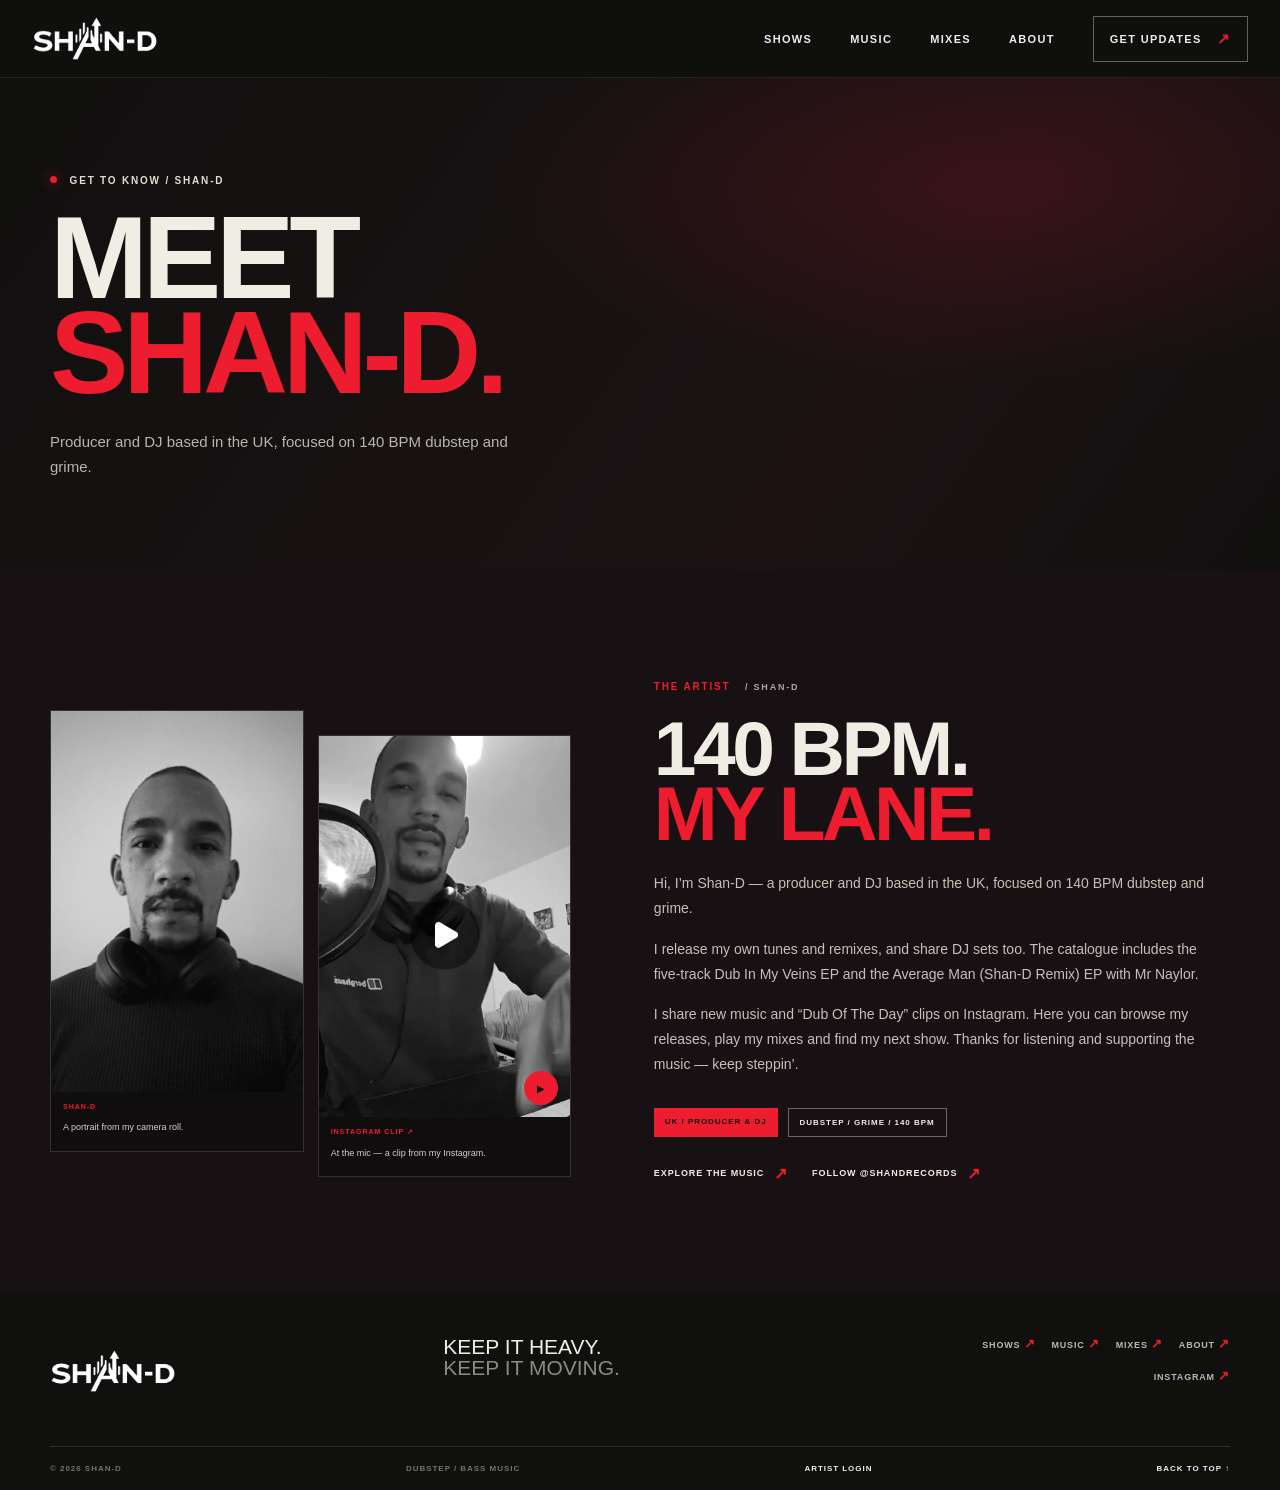
==== commit 8ee2ad95: "Use natural wording in Shan-D bio" ====
--- a/about/index.html
+++ b/about/index.html
@@ -4,7 +4,7 @@
   <meta charset="utf-8">
   <meta name="viewport" content="width=device-width, initial-scale=1">
   <meta name="theme-color" content="#10100f">
-  <meta name="description" content="Meet Shan-D: UK-based producer and DJ specialising in 140 BPM dubstep and grime.">
+  <meta name="description" content="Meet Shan-D: producer and DJ based in the UK, specialising in 140 BPM dubstep and grime.">
   <title>About — SHAN-D</title>
   <link rel="stylesheet" href="../assets/style.css">
   <script src="../site-content.js" defer></script>
@@ -26,7 +26,7 @@
       <div class="section-wrap">
         <p class="eyebrow"><span class="status-dot"></span> GET TO KNOW / SHAN-D</p>
         <h1 id="page-title">MEET<br><em>SHAN-D.</em></h1>
-        <p class="page-hero__copy">UK-based producer and DJ, focused on 140 BPM dubstep and grime.</p>
+        <p class="page-hero__copy">Producer and DJ based in the UK, focused on 140 BPM dubstep and grime.</p>
       </div>
     </section>
     <section class="section section--about" aria-labelledby="about-title">
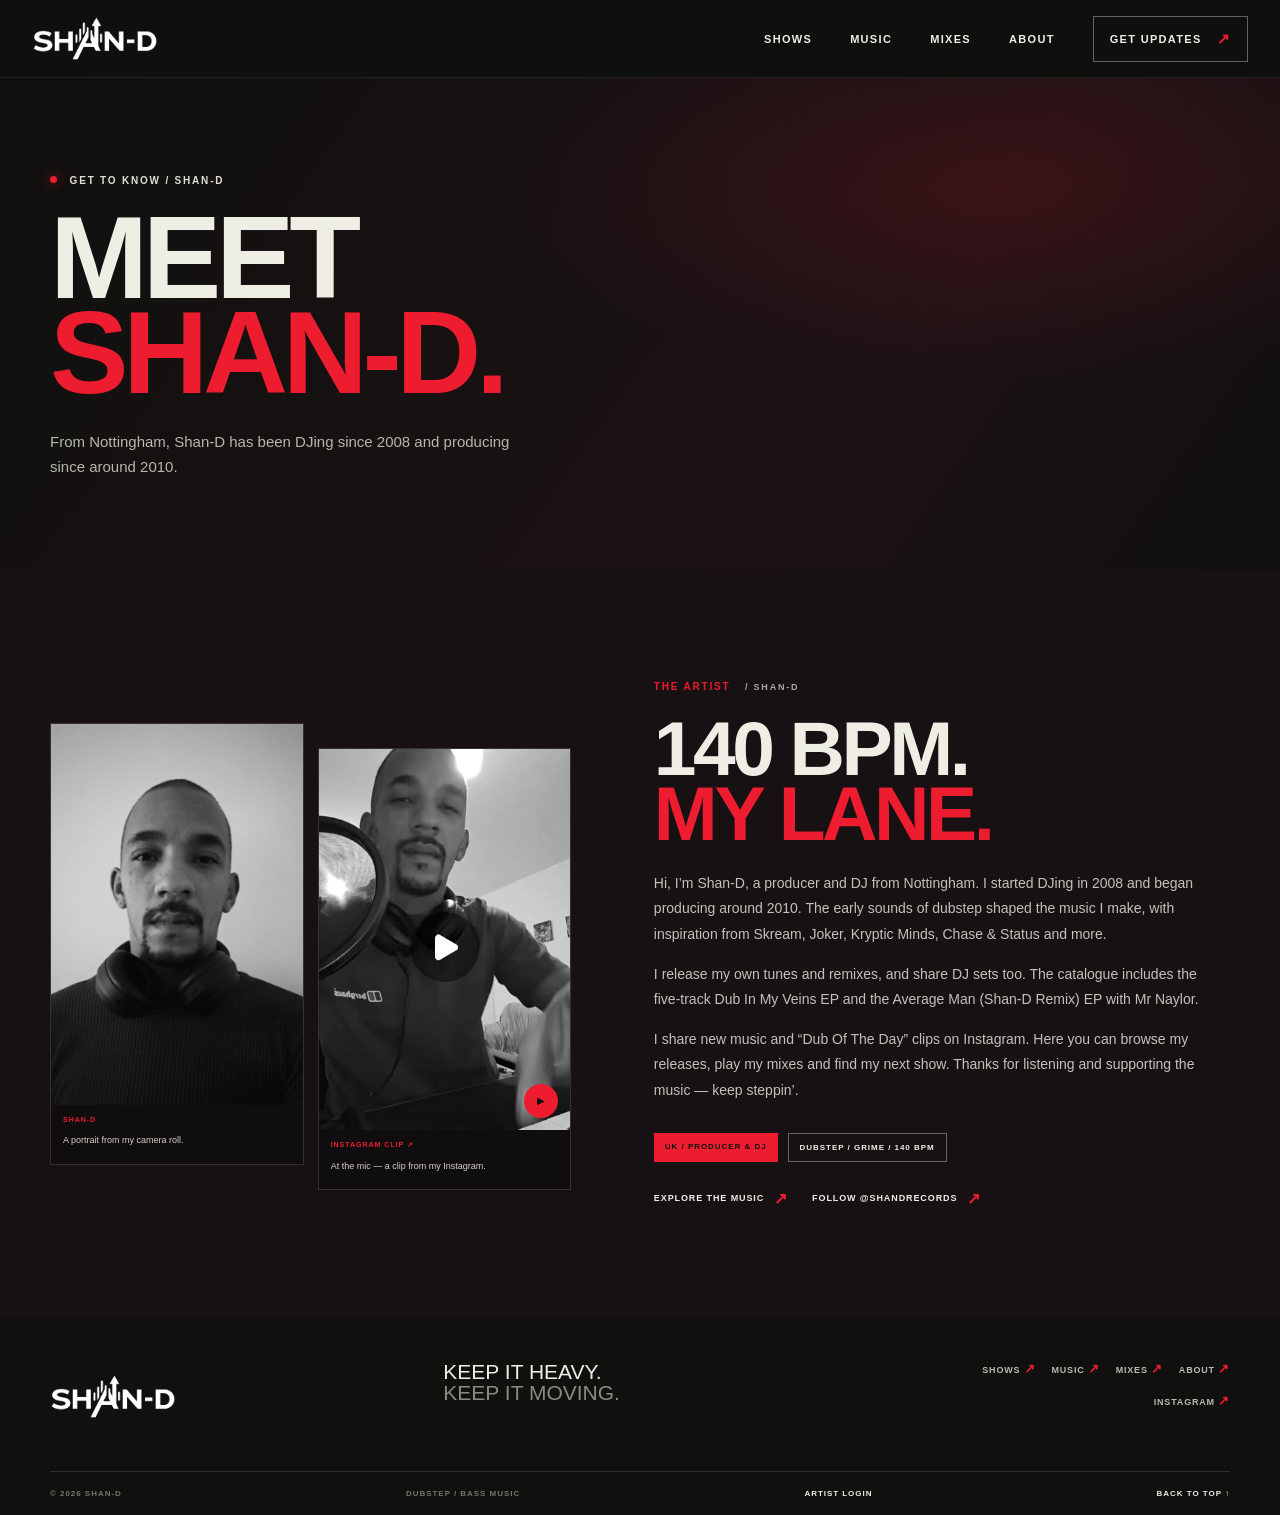
==== commit 0f8441eb: "Add Nottingham and influences to artist bio" ====
--- a/about/index.html
+++ b/about/index.html
@@ -4,7 +4,7 @@
   <meta charset="utf-8">
   <meta name="viewport" content="width=device-width, initial-scale=1">
   <meta name="theme-color" content="#10100f">
-  <meta name="description" content="Meet Shan-D: producer and DJ based in the UK, specialising in 140 BPM dubstep and grime.">
+  <meta name="description" content="Meet Shan-D, Nottingham producer and DJ, shaped by early dubstep and working at 140 BPM.">
   <title>About — SHAN-D</title>
   <link rel="stylesheet" href="../assets/style.css">
   <script src="../site-content.js" defer></script>
@@ -26,7 +26,7 @@
       <div class="section-wrap">
         <p class="eyebrow"><span class="status-dot"></span> GET TO KNOW / SHAN-D</p>
         <h1 id="page-title">MEET<br><em>SHAN-D.</em></h1>
-        <p class="page-hero__copy">Producer and DJ based in the UK, focused on 140 BPM dubstep and grime.</p>
+        <p class="page-hero__copy">From Nottingham, Shan-D has been DJing since 2008 and producing since around 2010.</p>
       </div>
     </section>
     <section class="section section--about" aria-labelledby="about-title">
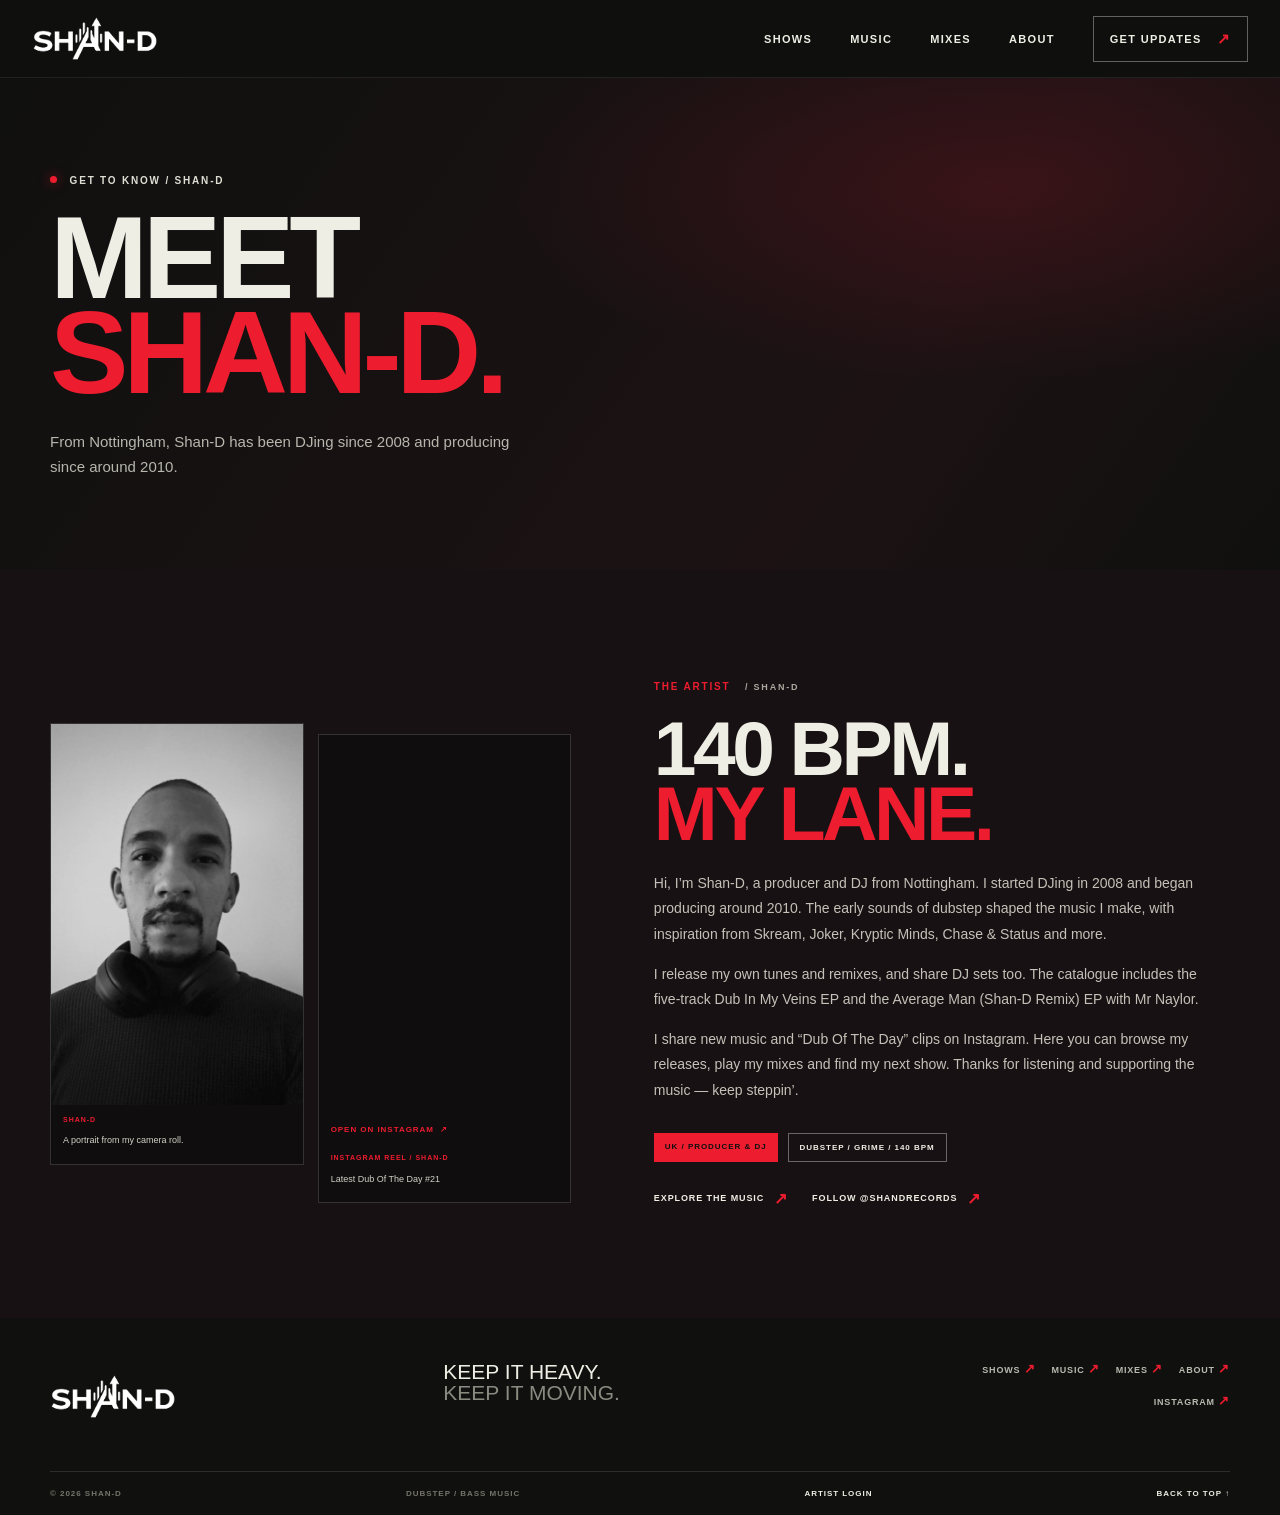
==== commit 41149211: "Bust cached styles and media scripts" ====
--- a/about/index.html
+++ b/about/index.html
@@ -6,9 +6,9 @@
   <meta name="theme-color" content="#10100f">
   <meta name="description" content="Meet Shan-D, Nottingham producer and DJ, shaped by early dubstep and working at 140 BPM.">
   <title>About — SHAN-D</title>
-  <link rel="stylesheet" href="../assets/style.css">
+  <link rel="stylesheet" href="../assets/style.css?v=24ea8ec">
   <script src="../site-content.js" defer></script>
-  <script src="../assets/main.js" defer></script>
+  <script src="../assets/main.js?v=24ea8ec" defer></script>
 </head>
 <body class="about-page">
   <a class="skip-link" href="#main">Skip to content</a>
--- a/assets/style.css
+++ b/assets/style.css
@@ -172,6 +172,10 @@
 .about-photo__image img { display: block; width: 100%; height: 100%; object-fit: cover; object-position: center 38%; filter: grayscale(1) contrast(1.05); transition: transform .4s ease,filter .4s ease; }
 .about-photo:first-child .about-photo__image img { object-position: center 43%; }
 .about-photo__image:hover img { transform: scale(1.035); filter: grayscale(.15) contrast(1.04); }
+.about-photo__embed { position: relative; aspect-ratio: .66; overflow: hidden; background: #100d0e; }
+.about-photo__embed iframe { display: block; width: 100%; height: 100%; border: 0; background: #100d0e; }
+.about-photo__watch { display: block; padding: 9px 12px; color: var(--accent); font-size: 8px; font-weight: 900; letter-spacing: .12em; text-decoration: none; }
+.about-photo__watch span { margin-left: 3px; }
 .about-photo__play { position: absolute; right: 12px; bottom: 12px; display: grid; place-items: center; width: 34px; height: 34px; color: var(--ink); background: var(--accent); border-radius: 50%; font-size: 10px; }
 .about-photo figcaption { display: grid; gap: 6px; min-height: 59px; padding: 11px 12px 12px; }
 .about-photo__source { color: var(--accent); font-size: 7px; font-weight: 900; letter-spacing: .14em; }
@@ -273,6 +277,7 @@
   .about-gallery { gap: 10px; }
   .about-photo:nth-child(2) { margin-top: 25px; }
   .about-photo__image { aspect-ratio: .72; }
+  .about-photo__embed { aspect-ratio: .72; }
   .about-photo figcaption { min-height: 54px; padding: 9px; }
   .about-photo__caption { font-size: 8px; }
   .about-copy { margin-block: 20px 25px; font-size: 13px; }
